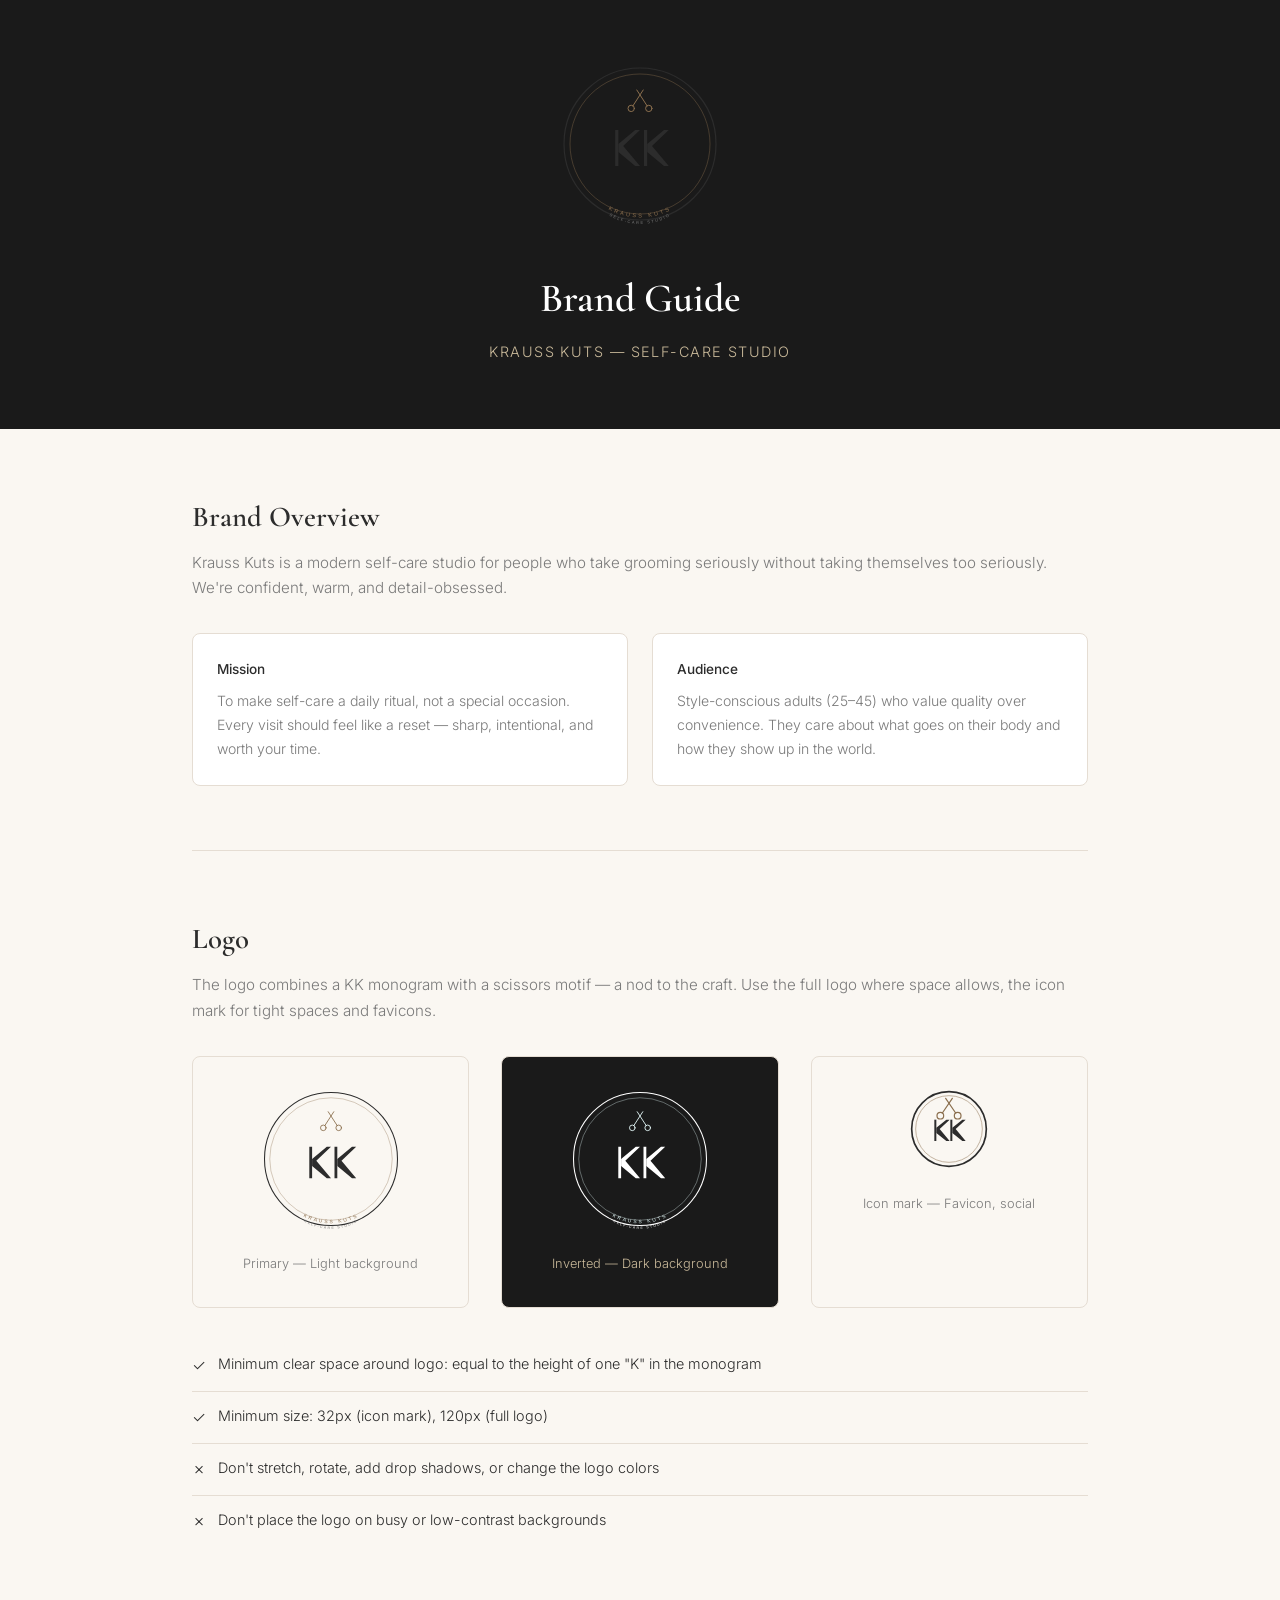
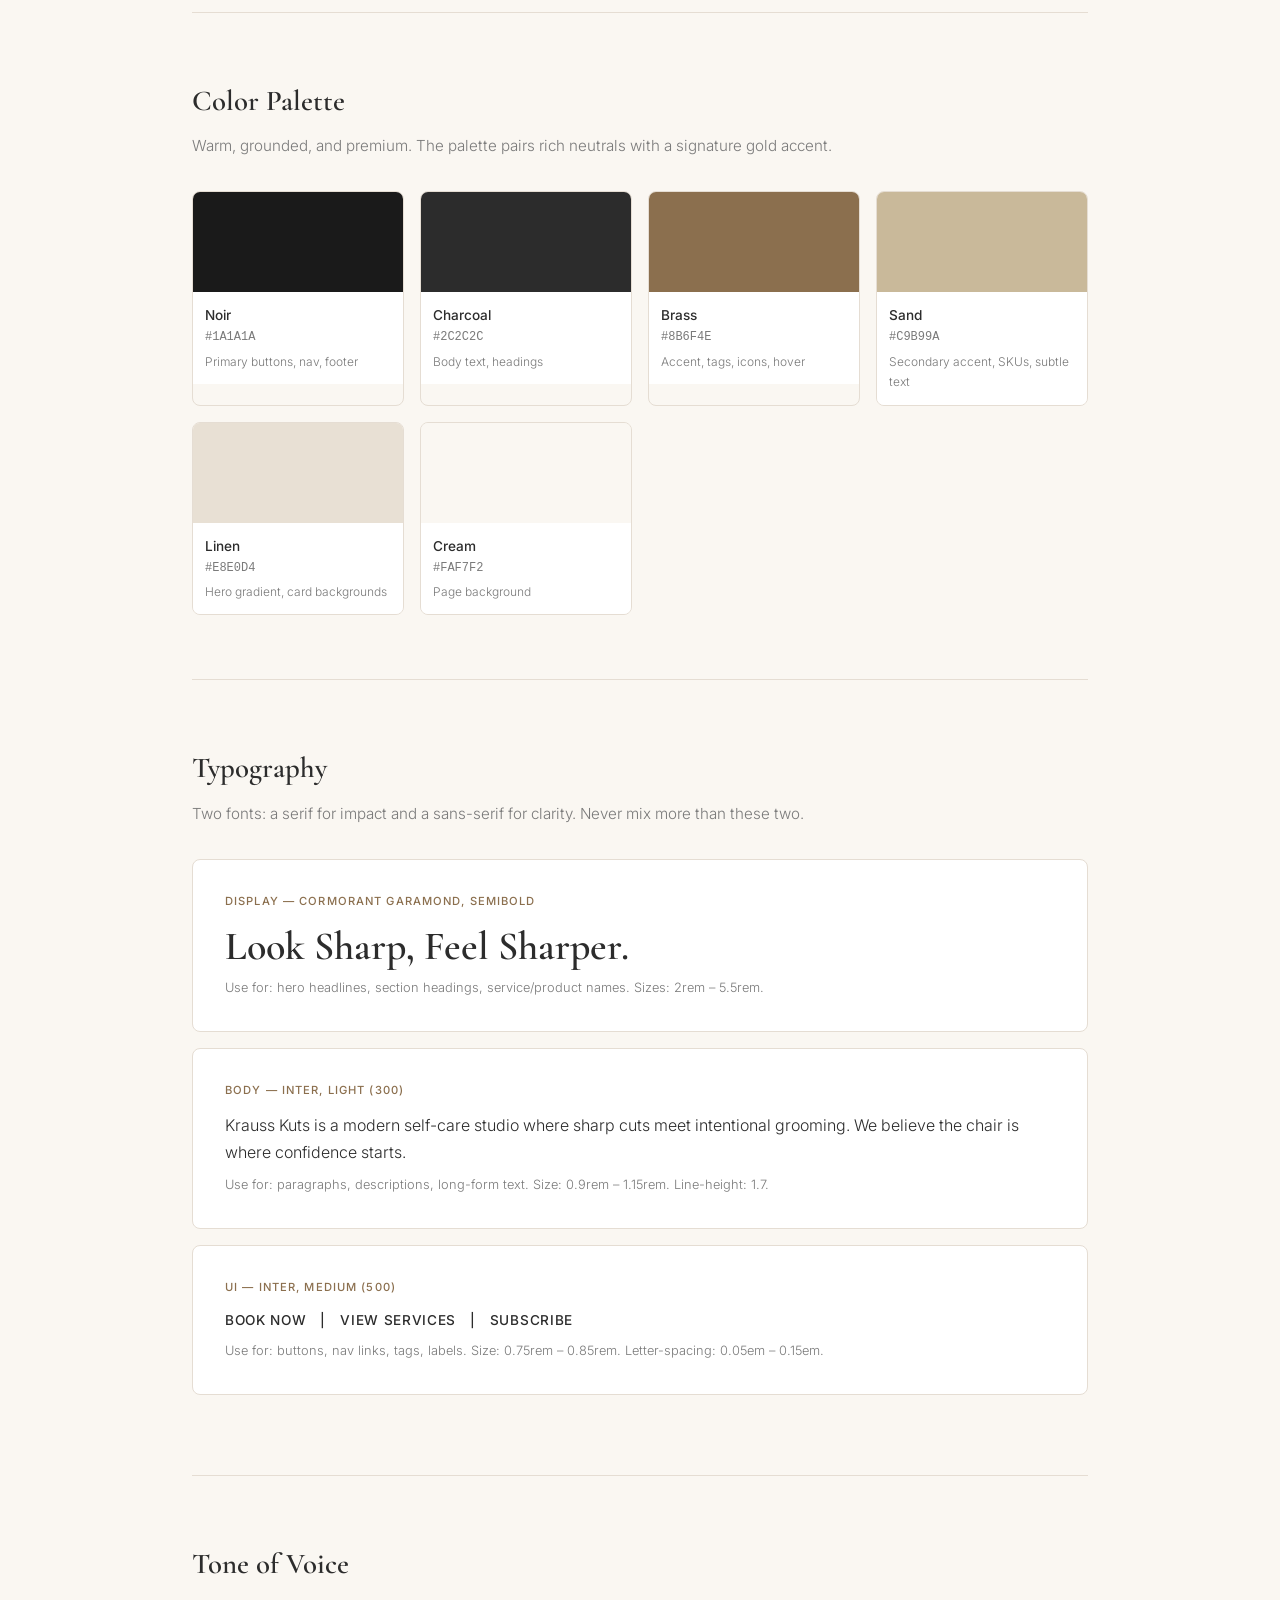
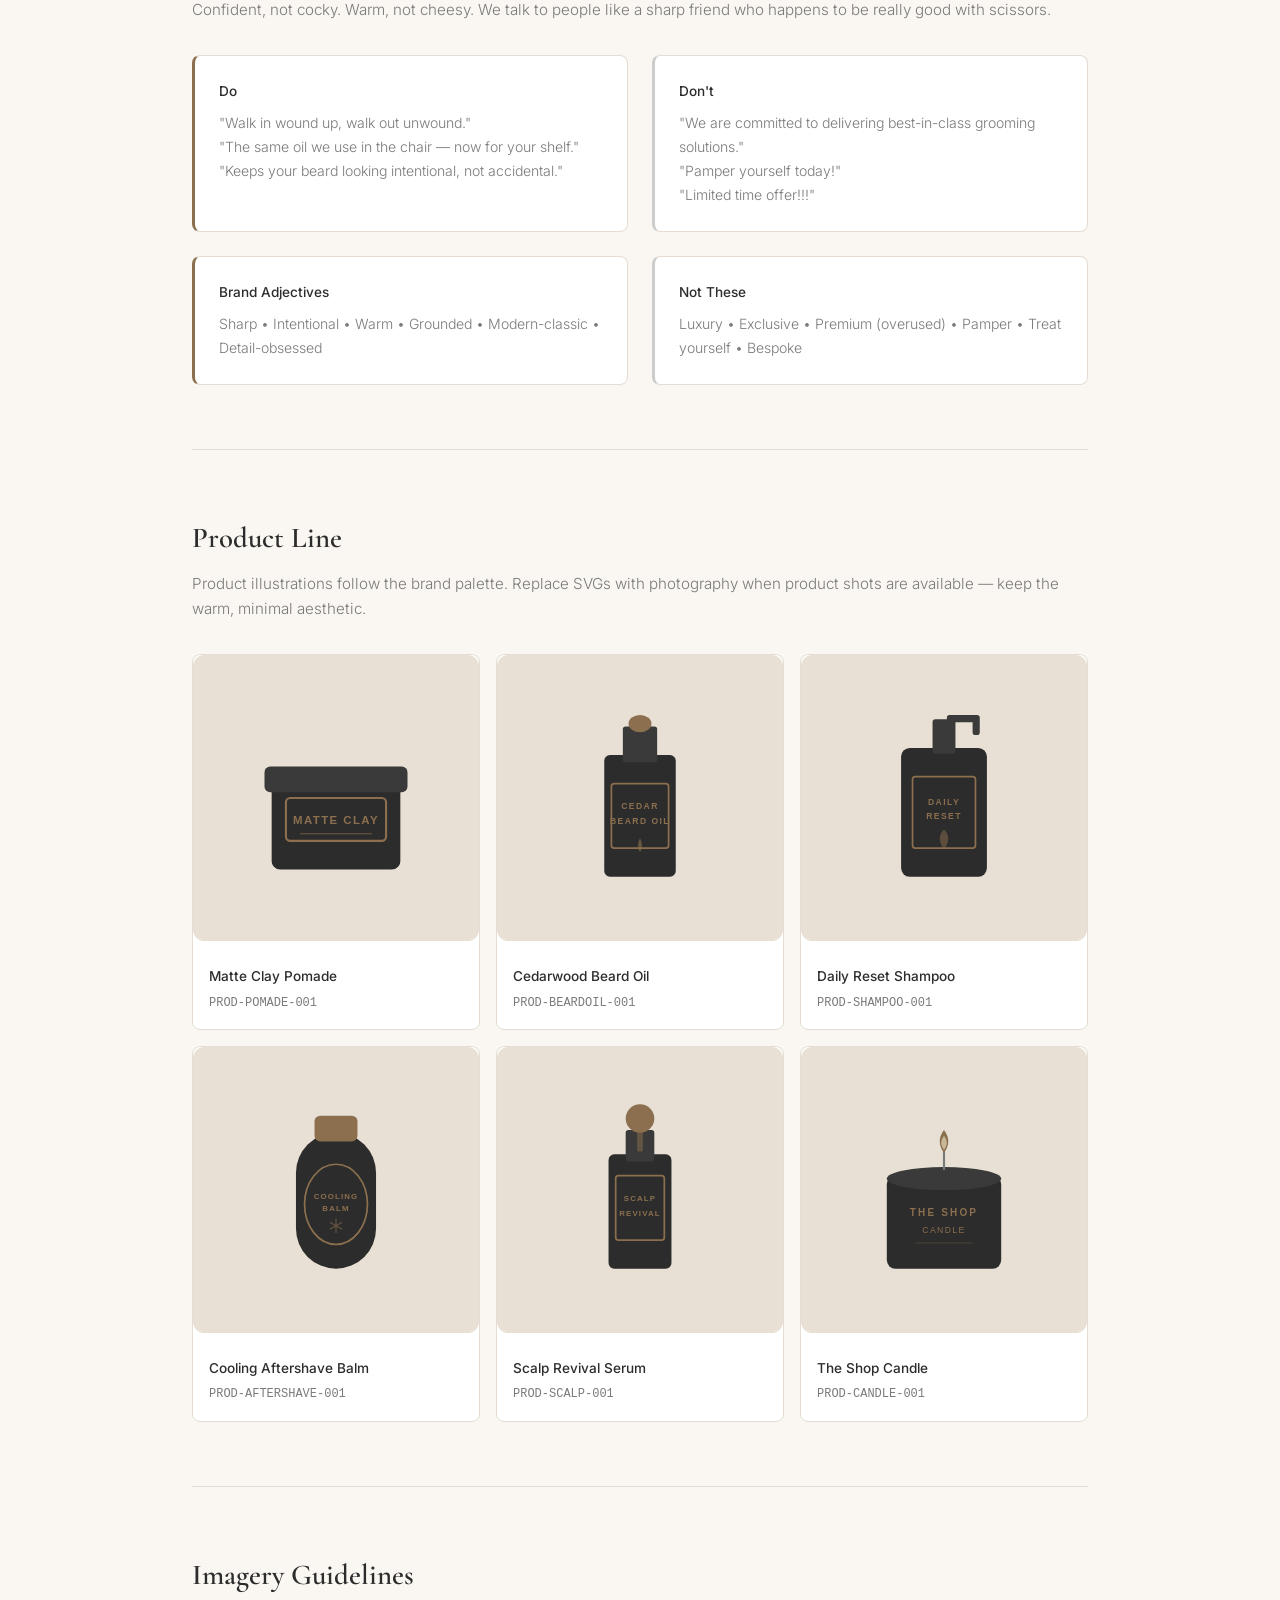
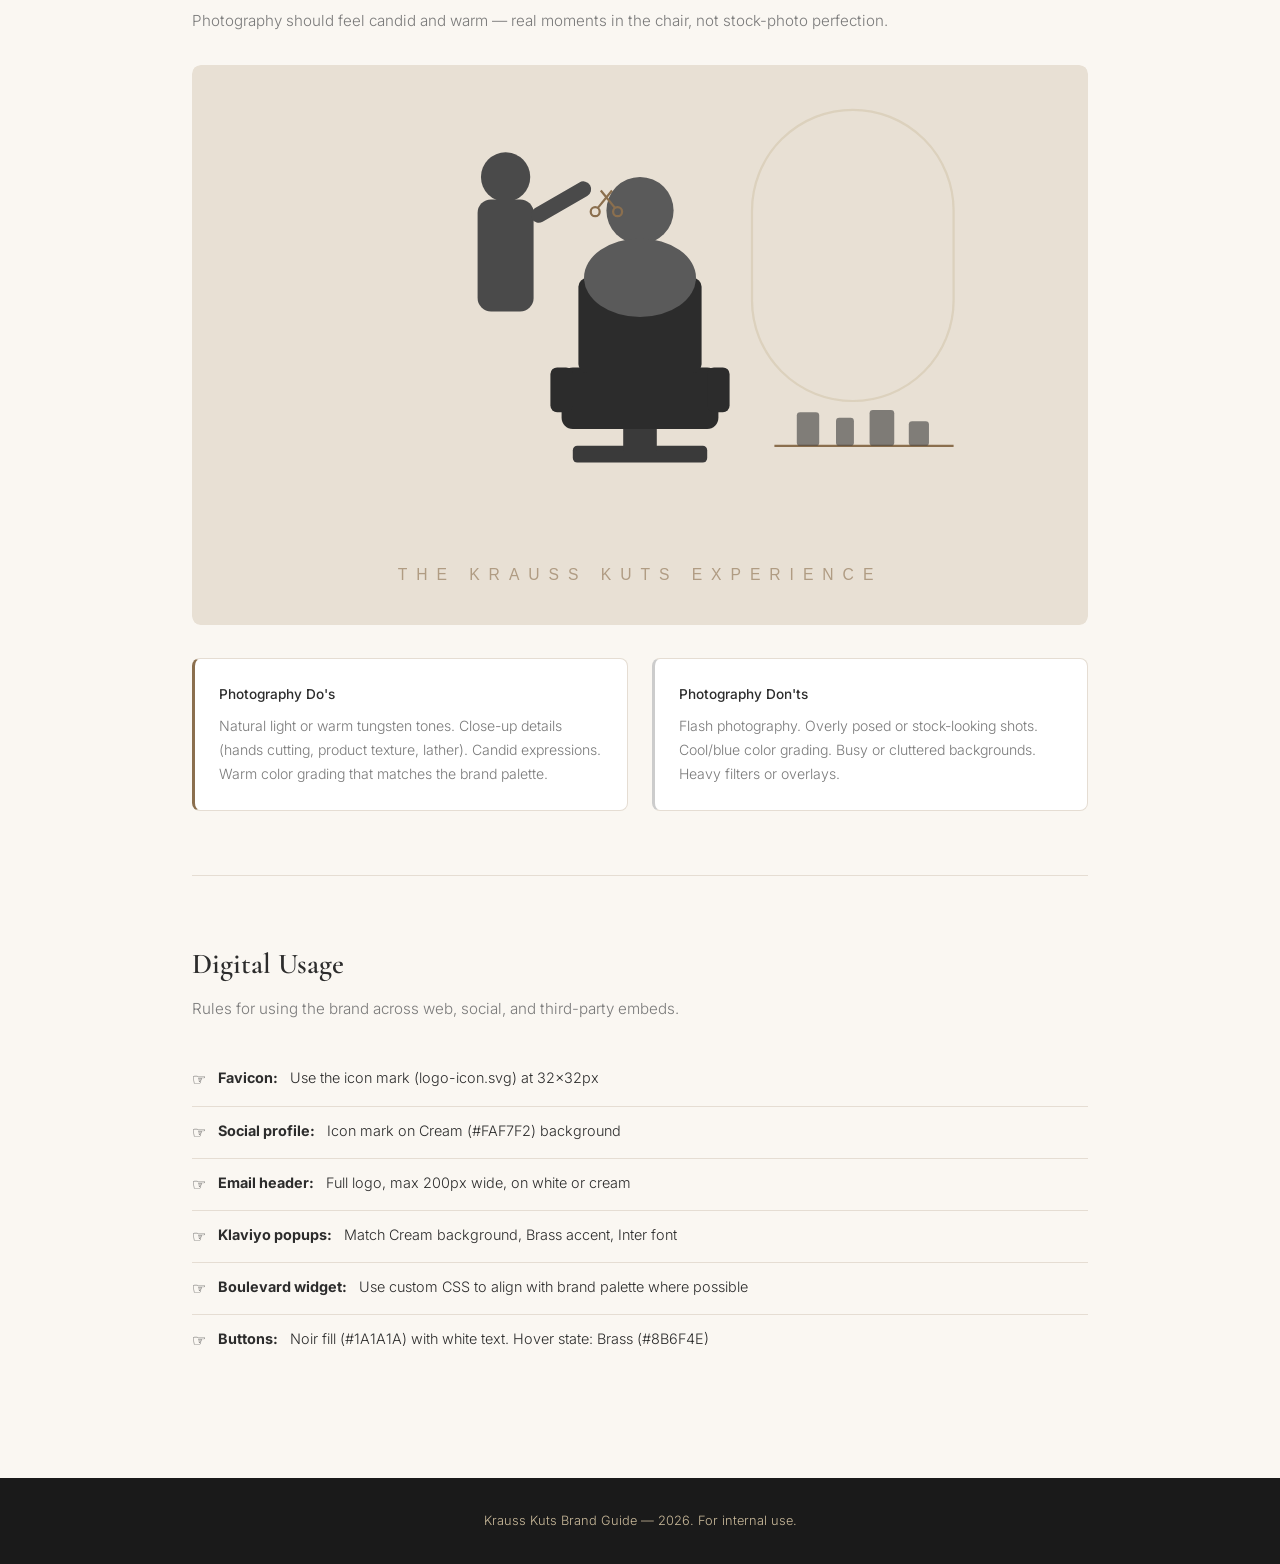
==== brand-guide.html @ 8427d25a "Add brand guide, SVG logo, product illustrations, and updated site - KK monogram logo with scissors " ====
<!DOCTYPE html>
<html lang="en">
<head>
  <meta charset="UTF-8">
  <meta name="viewport" content="width=device-width, initial-scale=1.0">
  <title>Krauss Kuts — Brand Guide</title>
  <link rel="preconnect" href="https://fonts.googleapis.com">
  <link rel="preconnect" href="https://fonts.gstatic.com" crossorigin>
  <link href="https://fonts.googleapis.com/css2?family=Cormorant+Garamond:ital,wght@0,400;0,600;1,400&family=Inter:wght@300;400;500;600&display=swap" rel="stylesheet">
  <style>
    *, *::before, *::after { margin: 0; padding: 0; box-sizing: border-box; }

    :root {
      --cream:    #FAF7F2;
      --sand:     #E8E0D4;
      --gold:     #8B6F4E;
      --gold-lt:  #C9B99A;
      --charcoal: #2C2C2C;
      --dark:     #1A1A1A;
      --muted:    #7A7A7A;
      --border:   #E5DDD3;
      --white:    #FFFFFF;
    }

    body {
      font-family: 'Inter', sans-serif;
      font-weight: 300;
      color: var(--charcoal);
      background: var(--cream);
      line-height: 1.7;
    }

    .container { max-width: 960px; margin: 0 auto; padding: 0 2rem; }

    /* Header */
    .bg-header {
      background: var(--dark);
      color: var(--white);
      padding: 4rem 0;
      text-align: center;
    }
    .bg-header img { width: 160px; margin: 0 auto 2rem; }
    .bg-header h1 {
      font-family: 'Cormorant Garamond', serif;
      font-weight: 600;
      font-size: 2.5rem;
      margin-bottom: 0.5rem;
    }
    .bg-header p { color: var(--gold-lt); font-size: 0.9rem; letter-spacing: 0.1em; }

    /* Sections */
    .section { padding: 4rem 0; border-bottom: 1px solid var(--border); }
    .section:last-child { border-bottom: none; }
    .section-title {
      font-family: 'Cormorant Garamond', serif;
      font-weight: 600;
      font-size: 1.8rem;
      margin-bottom: 0.5rem;
    }
    .section-intro { color: var(--muted); margin-bottom: 2rem; font-size: 0.95rem; }

    /* Logo section */
    .logo-grid {
      display: grid;
      grid-template-columns: 1fr 1fr 1fr;
      gap: 2rem;
      margin-bottom: 2rem;
    }
    .logo-card {
      border: 1px solid var(--border);
      border-radius: 8px;
      padding: 2rem;
      text-align: center;
    }
    .logo-card.dark { background: var(--dark); }
    .logo-card img { max-width: 140px; margin: 0 auto 1rem; }
    .logo-card p { font-size: 0.8rem; color: var(--muted); }
    .logo-card.dark p { color: var(--gold-lt); }

    /* Colors */
    .color-grid {
      display: grid;
      grid-template-columns: repeat(auto-fill, minmax(180px, 1fr));
      gap: 1rem;
    }
    .color-swatch {
      border-radius: 8px;
      overflow: hidden;
      border: 1px solid var(--border);
    }
    .color-swatch__block {
      height: 100px;
      display: flex;
      align-items: flex-end;
      padding: 0.75rem;
    }
    .color-swatch__info {
      padding: 0.75rem;
      background: var(--white);
    }
    .color-swatch__name { font-weight: 500; font-size: 0.85rem; }
    .color-swatch__hex { font-size: 0.75rem; color: var(--muted); font-family: monospace; }
    .color-swatch__use { font-size: 0.75rem; color: var(--muted); margin-top: 0.25rem; }

    /* Typography */
    .type-sample {
      border: 1px solid var(--border);
      border-radius: 8px;
      padding: 2rem;
      margin-bottom: 1rem;
      background: var(--white);
    }
    .type-sample__label {
      font-size: 0.7rem;
      font-weight: 500;
      letter-spacing: 0.1em;
      text-transform: uppercase;
      color: var(--gold);
      margin-bottom: 0.75rem;
    }
    .type-display {
      font-family: 'Cormorant Garamond', serif;
      font-weight: 600;
      font-size: 2.5rem;
      line-height: 1.15;
    }
    .type-body {
      font-family: 'Inter', sans-serif;
      font-weight: 300;
      font-size: 1rem;
      line-height: 1.7;
    }
    .type-ui {
      font-family: 'Inter', sans-serif;
      font-weight: 500;
      font-size: 0.85rem;
      letter-spacing: 0.05em;
    }
    .type-meta { font-size: 0.8rem; color: var(--muted); margin-top: 0.5rem; }

    /* Tone */
    .tone-grid {
      display: grid;
      grid-template-columns: 1fr 1fr;
      gap: 1.5rem;
    }
    .tone-card {
      border: 1px solid var(--border);
      border-radius: 8px;
      padding: 1.5rem;
      background: var(--white);
    }
    .tone-card h4 {
      font-weight: 500;
      font-size: 0.85rem;
      margin-bottom: 0.5rem;
    }
    .tone-card p { font-size: 0.88rem; color: var(--muted); }
    .tone-do { border-left: 3px solid var(--gold); }
    .tone-dont { border-left: 3px solid #ccc; }

    /* Products */
    .product-grid {
      display: grid;
      grid-template-columns: repeat(3, 1fr);
      gap: 1rem;
    }
    .product-card {
      border: 1px solid var(--border);
      border-radius: 8px;
      overflow: hidden;
      background: var(--white);
    }
    .product-card img { width: 100%; }
    .product-card__info { padding: 1rem; }
    .product-card__info h4 { font-size: 0.85rem; font-weight: 500; margin-bottom: 0.25rem; }
    .product-card__info p { font-size: 0.75rem; color: var(--muted); font-family: monospace; }

    /* Rules */
    .rules-list { list-style: none; }
    .rules-list li {
      padding: 0.75rem 0;
      border-bottom: 1px solid var(--border);
      font-size: 0.9rem;
      display: flex;
      gap: 0.75rem;
    }
    .rules-list li:last-child { border-bottom: none; }
    .rule-icon { flex-shrink: 0; font-size: 1rem; }

    @media (max-width: 768px) {
      .logo-grid { grid-template-columns: 1fr; }
      .tone-grid { grid-template-columns: 1fr; }
      .product-grid { grid-template-columns: 1fr 1fr; }
      .color-grid { grid-template-columns: 1fr 1fr; }
    }
  </style>
</head>
<body>

  <!-- Header -->
  <div class="bg-header">
    <div class="container">
      <img src="images/logo.svg" alt="Krauss Kuts logo">
      <h1>Brand Guide</h1>
      <p>KRAUSS KUTS &mdash; SELF-CARE STUDIO</p>
    </div>
  </div>

  <div class="container">

    <!-- 1. BRAND OVERVIEW -->
    <div class="section">
      <h2 class="section-title">Brand Overview</h2>
      <p class="section-intro">Krauss Kuts is a modern self-care studio for people who take grooming seriously without taking themselves too seriously. We're confident, warm, and detail-obsessed.</p>

      <div class="tone-grid">
        <div class="tone-card">
          <h4>Mission</h4>
          <p>To make self-care a daily ritual, not a special occasion. Every visit should feel like a reset — sharp, intentional, and worth your time.</p>
        </div>
        <div class="tone-card">
          <h4>Audience</h4>
          <p>Style-conscious adults (25–45) who value quality over convenience. They care about what goes on their body and how they show up in the world.</p>
        </div>
      </div>
    </div>

    <!-- 2. LOGO -->
    <div class="section">
      <h2 class="section-title">Logo</h2>
      <p class="section-intro">The logo combines a KK monogram with a scissors motif — a nod to the craft. Use the full logo where space allows, the icon mark for tight spaces and favicons.</p>

      <div class="logo-grid">
        <div class="logo-card">
          <img src="images/logo.svg" alt="Primary logo">
          <p>Primary — Light background</p>
        </div>
        <div class="logo-card dark">
          <img src="images/logo.svg" alt="Logo on dark" style="filter: invert(1) brightness(2);">
          <p>Inverted — Dark background</p>
        </div>
        <div class="logo-card">
          <img src="images/logo-icon.svg" alt="Icon mark" style="max-width: 80px;">
          <p>Icon mark — Favicon, social</p>
        </div>
      </div>

      <ul class="rules-list">
        <li><span class="rule-icon">&#10003;</span> Minimum clear space around logo: equal to the height of one "K" in the monogram</li>
        <li><span class="rule-icon">&#10003;</span> Minimum size: 32px (icon mark), 120px (full logo)</li>
        <li><span class="rule-icon">&#10007;</span> Don't stretch, rotate, add drop shadows, or change the logo colors</li>
        <li><span class="rule-icon">&#10007;</span> Don't place the logo on busy or low-contrast backgrounds</li>
      </ul>
    </div>

    <!-- 3. COLOR PALETTE -->
    <div class="section">
      <h2 class="section-title">Color Palette</h2>
      <p class="section-intro">Warm, grounded, and premium. The palette pairs rich neutrals with a signature gold accent.</p>

      <div class="color-grid">
        <div class="color-swatch">
          <div class="color-swatch__block" style="background: #1A1A1A;">
          </div>
          <div class="color-swatch__info">
            <div class="color-swatch__name">Noir</div>
            <div class="color-swatch__hex">#1A1A1A</div>
            <div class="color-swatch__use">Primary buttons, nav, footer</div>
          </div>
        </div>
        <div class="color-swatch">
          <div class="color-swatch__block" style="background: #2C2C2C;">
          </div>
          <div class="color-swatch__info">
            <div class="color-swatch__name">Charcoal</div>
            <div class="color-swatch__hex">#2C2C2C</div>
            <div class="color-swatch__use">Body text, headings</div>
          </div>
        </div>
        <div class="color-swatch">
          <div class="color-swatch__block" style="background: #8B6F4E;">
          </div>
          <div class="color-swatch__info">
            <div class="color-swatch__name">Brass</div>
            <div class="color-swatch__hex">#8B6F4E</div>
            <div class="color-swatch__use">Accent, tags, icons, hover</div>
          </div>
        </div>
        <div class="color-swatch">
          <div class="color-swatch__block" style="background: #C9B99A;">
          </div>
          <div class="color-swatch__info">
            <div class="color-swatch__name">Sand</div>
            <div class="color-swatch__hex">#C9B99A</div>
            <div class="color-swatch__use">Secondary accent, SKUs, subtle text</div>
          </div>
        </div>
        <div class="color-swatch">
          <div class="color-swatch__block" style="background: #E8E0D4;">
          </div>
          <div class="color-swatch__info">
            <div class="color-swatch__name">Linen</div>
            <div class="color-swatch__hex">#E8E0D4</div>
            <div class="color-swatch__use">Hero gradient, card backgrounds</div>
          </div>
        </div>
        <div class="color-swatch">
          <div class="color-swatch__block" style="background: #FAF7F2;">
          </div>
          <div class="color-swatch__info">
            <div class="color-swatch__name">Cream</div>
            <div class="color-swatch__hex">#FAF7F2</div>
            <div class="color-swatch__use">Page background</div>
          </div>
        </div>
      </div>
    </div>

    <!-- 4. TYPOGRAPHY -->
    <div class="section">
      <h2 class="section-title">Typography</h2>
      <p class="section-intro">Two fonts: a serif for impact and a sans-serif for clarity. Never mix more than these two.</p>

      <div class="type-sample">
        <div class="type-sample__label">Display — Cormorant Garamond, Semibold</div>
        <div class="type-display">Look Sharp, Feel Sharper.</div>
        <div class="type-meta">Use for: hero headlines, section headings, service/product names. Sizes: 2rem – 5.5rem.</div>
      </div>

      <div class="type-sample">
        <div class="type-sample__label">Body — Inter, Light (300)</div>
        <div class="type-body">Krauss Kuts is a modern self-care studio where sharp cuts meet intentional grooming. We believe the chair is where confidence starts.</div>
        <div class="type-meta">Use for: paragraphs, descriptions, long-form text. Size: 0.9rem – 1.15rem. Line-height: 1.7.</div>
      </div>

      <div class="type-sample">
        <div class="type-sample__label">UI — Inter, Medium (500)</div>
        <div class="type-ui">BOOK NOW &nbsp;&nbsp;|&nbsp;&nbsp; VIEW SERVICES &nbsp;&nbsp;|&nbsp;&nbsp; SUBSCRIBE</div>
        <div class="type-meta">Use for: buttons, nav links, tags, labels. Size: 0.75rem – 0.85rem. Letter-spacing: 0.05em – 0.15em.</div>
      </div>
    </div>

    <!-- 5. TONE OF VOICE -->
    <div class="section">
      <h2 class="section-title">Tone of Voice</h2>
      <p class="section-intro">Confident, not cocky. Warm, not cheesy. We talk to people like a sharp friend who happens to be really good with scissors.</p>

      <div class="tone-grid">
        <div class="tone-card tone-do">
          <h4>Do</h4>
          <p>"Walk in wound up, walk out unwound."<br>"The same oil we use in the chair — now for your shelf."<br>"Keeps your beard looking intentional, not accidental."</p>
        </div>
        <div class="tone-card tone-dont">
          <h4>Don't</h4>
          <p>"We are committed to delivering best-in-class grooming solutions."<br>"Pamper yourself today!"<br>"Limited time offer!!!"</p>
        </div>
        <div class="tone-card tone-do">
          <h4>Brand Adjectives</h4>
          <p>Sharp &bull; Intentional &bull; Warm &bull; Grounded &bull; Modern-classic &bull; Detail-obsessed</p>
        </div>
        <div class="tone-card tone-dont">
          <h4>Not These</h4>
          <p>Luxury &bull; Exclusive &bull; Premium (overused) &bull; Pamper &bull; Treat yourself &bull; Bespoke</p>
        </div>
      </div>
    </div>

    <!-- 6. PRODUCT VISUALS -->
    <div class="section">
      <h2 class="section-title">Product Line</h2>
      <p class="section-intro">Product illustrations follow the brand palette. Replace SVGs with photography when product shots are available — keep the warm, minimal aesthetic.</p>

      <div class="product-grid">
        <div class="product-card">
          <img src="images/product-pomade.svg" alt="Matte Clay Pomade">
          <div class="product-card__info">
            <h4>Matte Clay Pomade</h4>
            <p>PROD-POMADE-001</p>
          </div>
        </div>
        <div class="product-card">
          <img src="images/product-beardoil.svg" alt="Cedarwood Beard Oil">
          <div class="product-card__info">
            <h4>Cedarwood Beard Oil</h4>
            <p>PROD-BEARDOIL-001</p>
          </div>
        </div>
        <div class="product-card">
          <img src="images/product-shampoo.svg" alt="Daily Reset Shampoo">
          <div class="product-card__info">
            <h4>Daily Reset Shampoo</h4>
            <p>PROD-SHAMPOO-001</p>
          </div>
        </div>
        <div class="product-card">
          <img src="images/product-aftershave.svg" alt="Cooling Aftershave Balm">
          <div class="product-card__info">
            <h4>Cooling Aftershave Balm</h4>
            <p>PROD-AFTERSHAVE-001</p>
          </div>
        </div>
        <div class="product-card">
          <img src="images/product-scalp.svg" alt="Scalp Revival Serum">
          <div class="product-card__info">
            <h4>Scalp Revival Serum</h4>
            <p>PROD-SCALP-001</p>
          </div>
        </div>
        <div class="product-card">
          <img src="images/product-candle.svg" alt="The Shop Candle">
          <div class="product-card__info">
            <h4>The Shop Candle</h4>
            <p>PROD-CANDLE-001</p>
          </div>
        </div>
      </div>
    </div>

    <!-- 7. IMAGERY -->
    <div class="section">
      <h2 class="section-title">Imagery Guidelines</h2>
      <p class="section-intro">Photography should feel candid and warm — real moments in the chair, not stock-photo perfection.</p>

      <img src="images/hero-action.svg" alt="Krauss Kuts experience" style="width:100%; border-radius: 8px; margin-bottom: 1.5rem;">

      <div class="tone-grid">
        <div class="tone-card tone-do">
          <h4>Photography Do's</h4>
          <p>Natural light or warm tungsten tones. Close-up details (hands cutting, product texture, lather). Candid expressions. Warm color grading that matches the brand palette.</p>
        </div>
        <div class="tone-card tone-dont">
          <h4>Photography Don'ts</h4>
          <p>Flash photography. Overly posed or stock-looking shots. Cool/blue color grading. Busy or cluttered backgrounds. Heavy filters or overlays.</p>
        </div>
      </div>
    </div>

    <!-- 8. DIGITAL USAGE -->
    <div class="section">
      <h2 class="section-title">Digital Usage</h2>
      <p class="section-intro">Rules for using the brand across web, social, and third-party embeds.</p>

      <ul class="rules-list">
        <li><span class="rule-icon">&#9758;</span> <strong>Favicon:</strong> Use the icon mark (logo-icon.svg) at 32x32px</li>
        <li><span class="rule-icon">&#9758;</span> <strong>Social profile:</strong> Icon mark on Cream (#FAF7F2) background</li>
        <li><span class="rule-icon">&#9758;</span> <strong>Email header:</strong> Full logo, max 200px wide, on white or cream</li>
        <li><span class="rule-icon">&#9758;</span> <strong>Klaviyo popups:</strong> Match Cream background, Brass accent, Inter font</li>
        <li><span class="rule-icon">&#9758;</span> <strong>Boulevard widget:</strong> Use custom CSS to align with brand palette where possible</li>
        <li><span class="rule-icon">&#9758;</span> <strong>Buttons:</strong> Noir fill (#1A1A1A) with white text. Hover state: Brass (#8B6F4E)</li>
      </ul>
    </div>

  </div>

  <!-- Footer -->
  <div style="background: var(--dark); color: var(--gold-lt); text-align: center; padding: 2rem; margin-top: 3rem; font-size: 0.8rem;">
    Krauss Kuts Brand Guide &mdash; 2026. For internal use.
  </div>

</body>
</html>
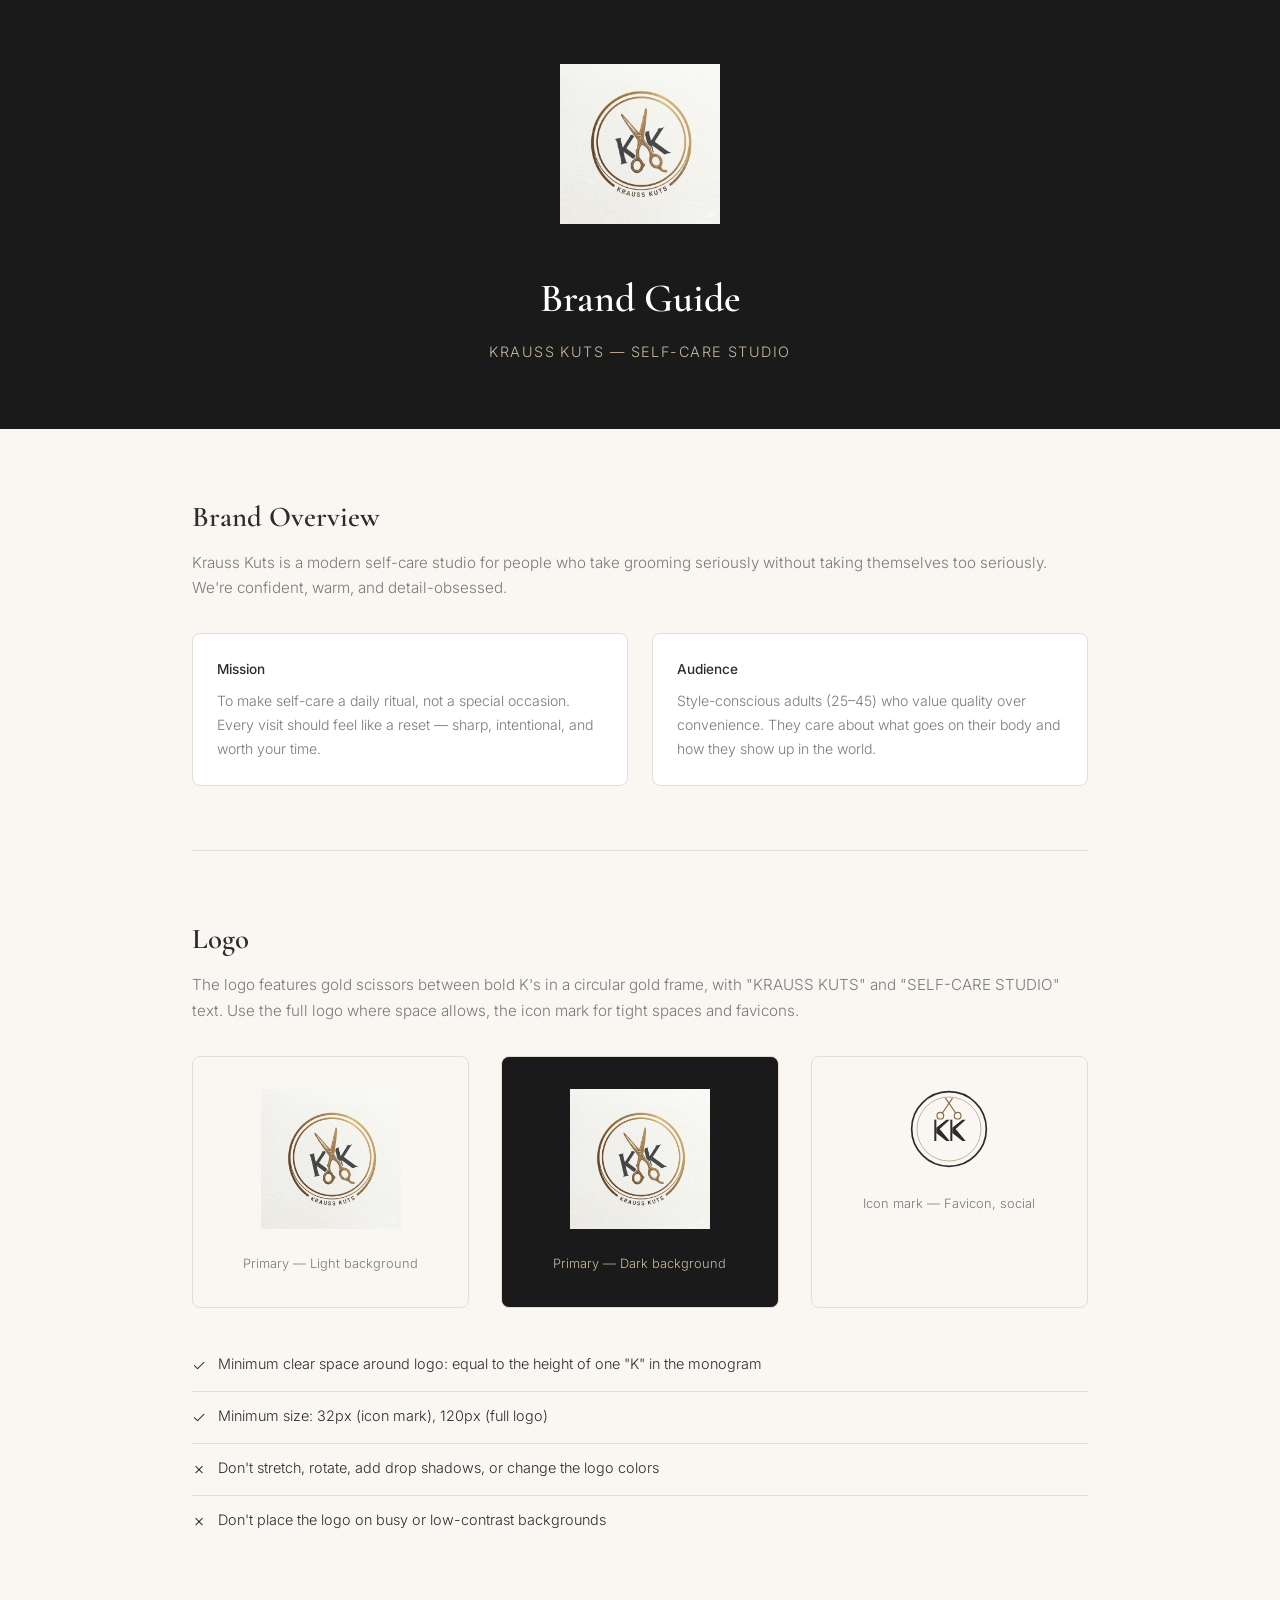
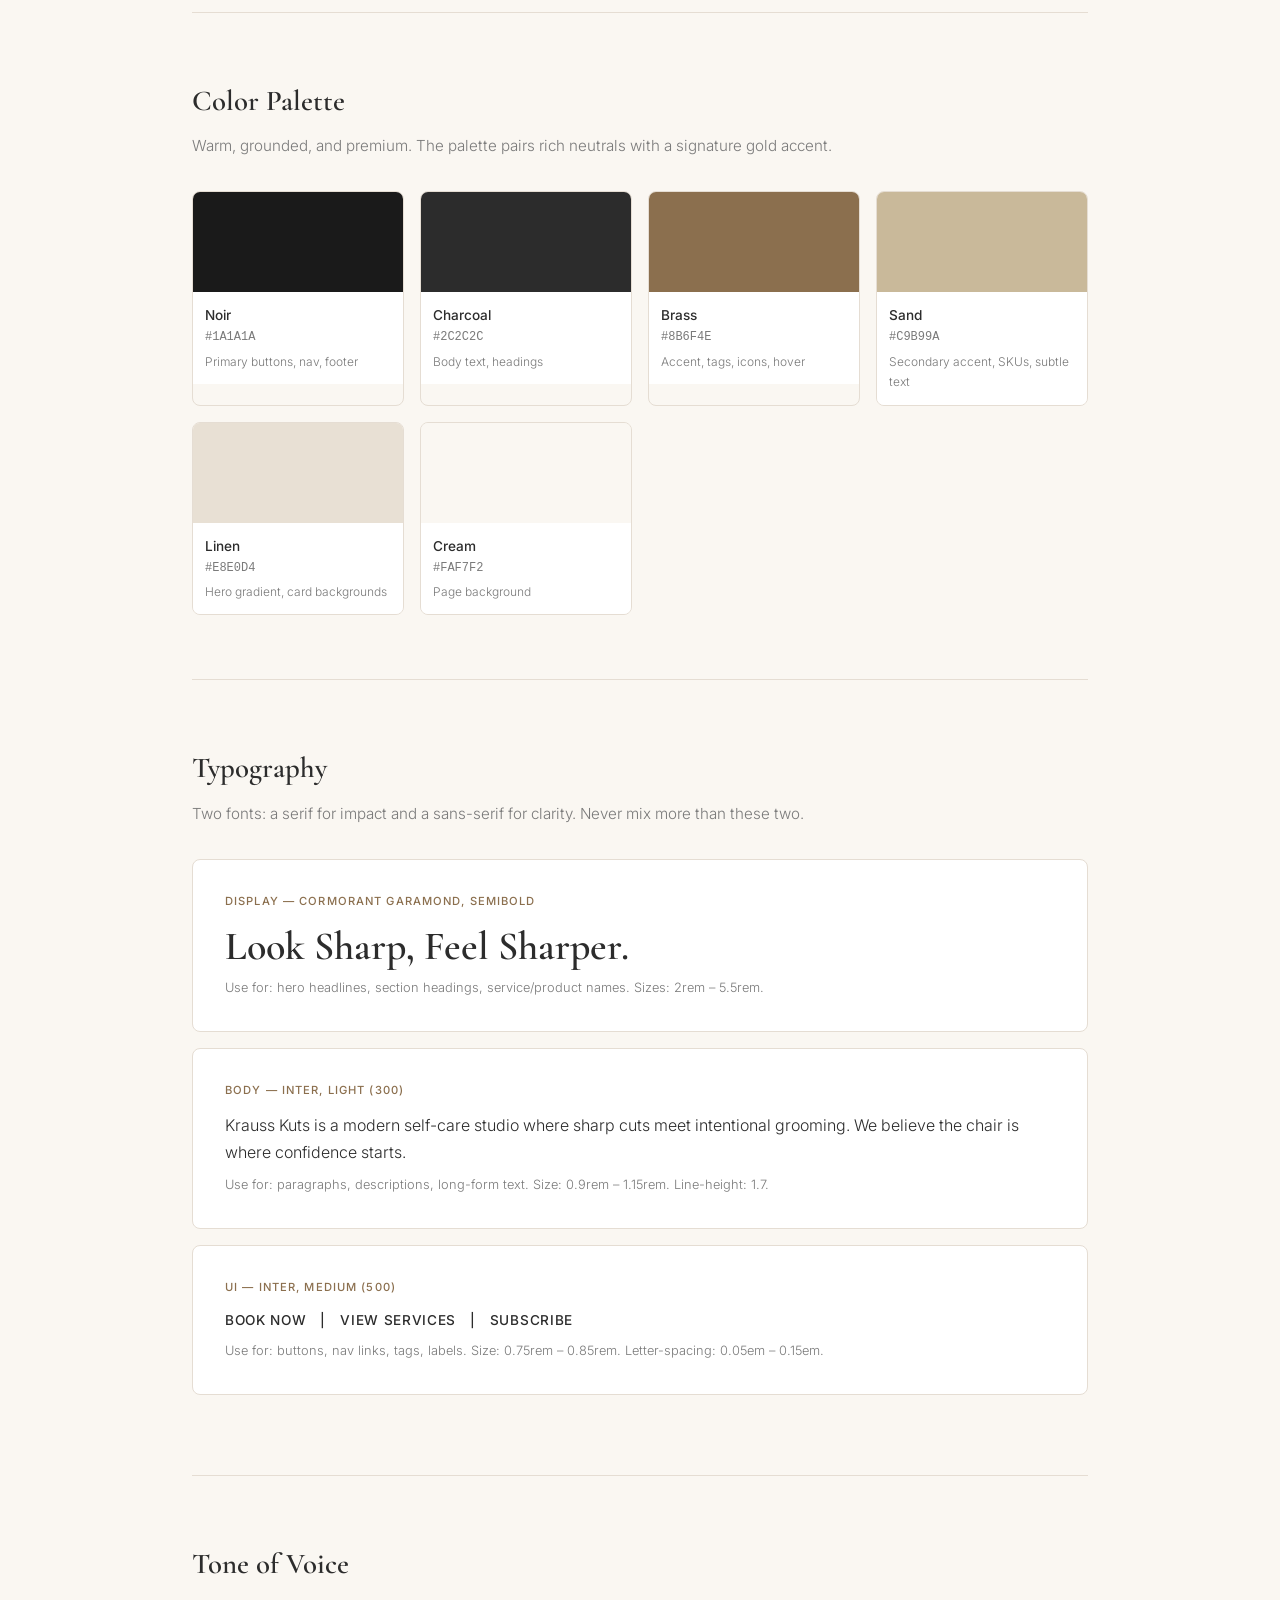
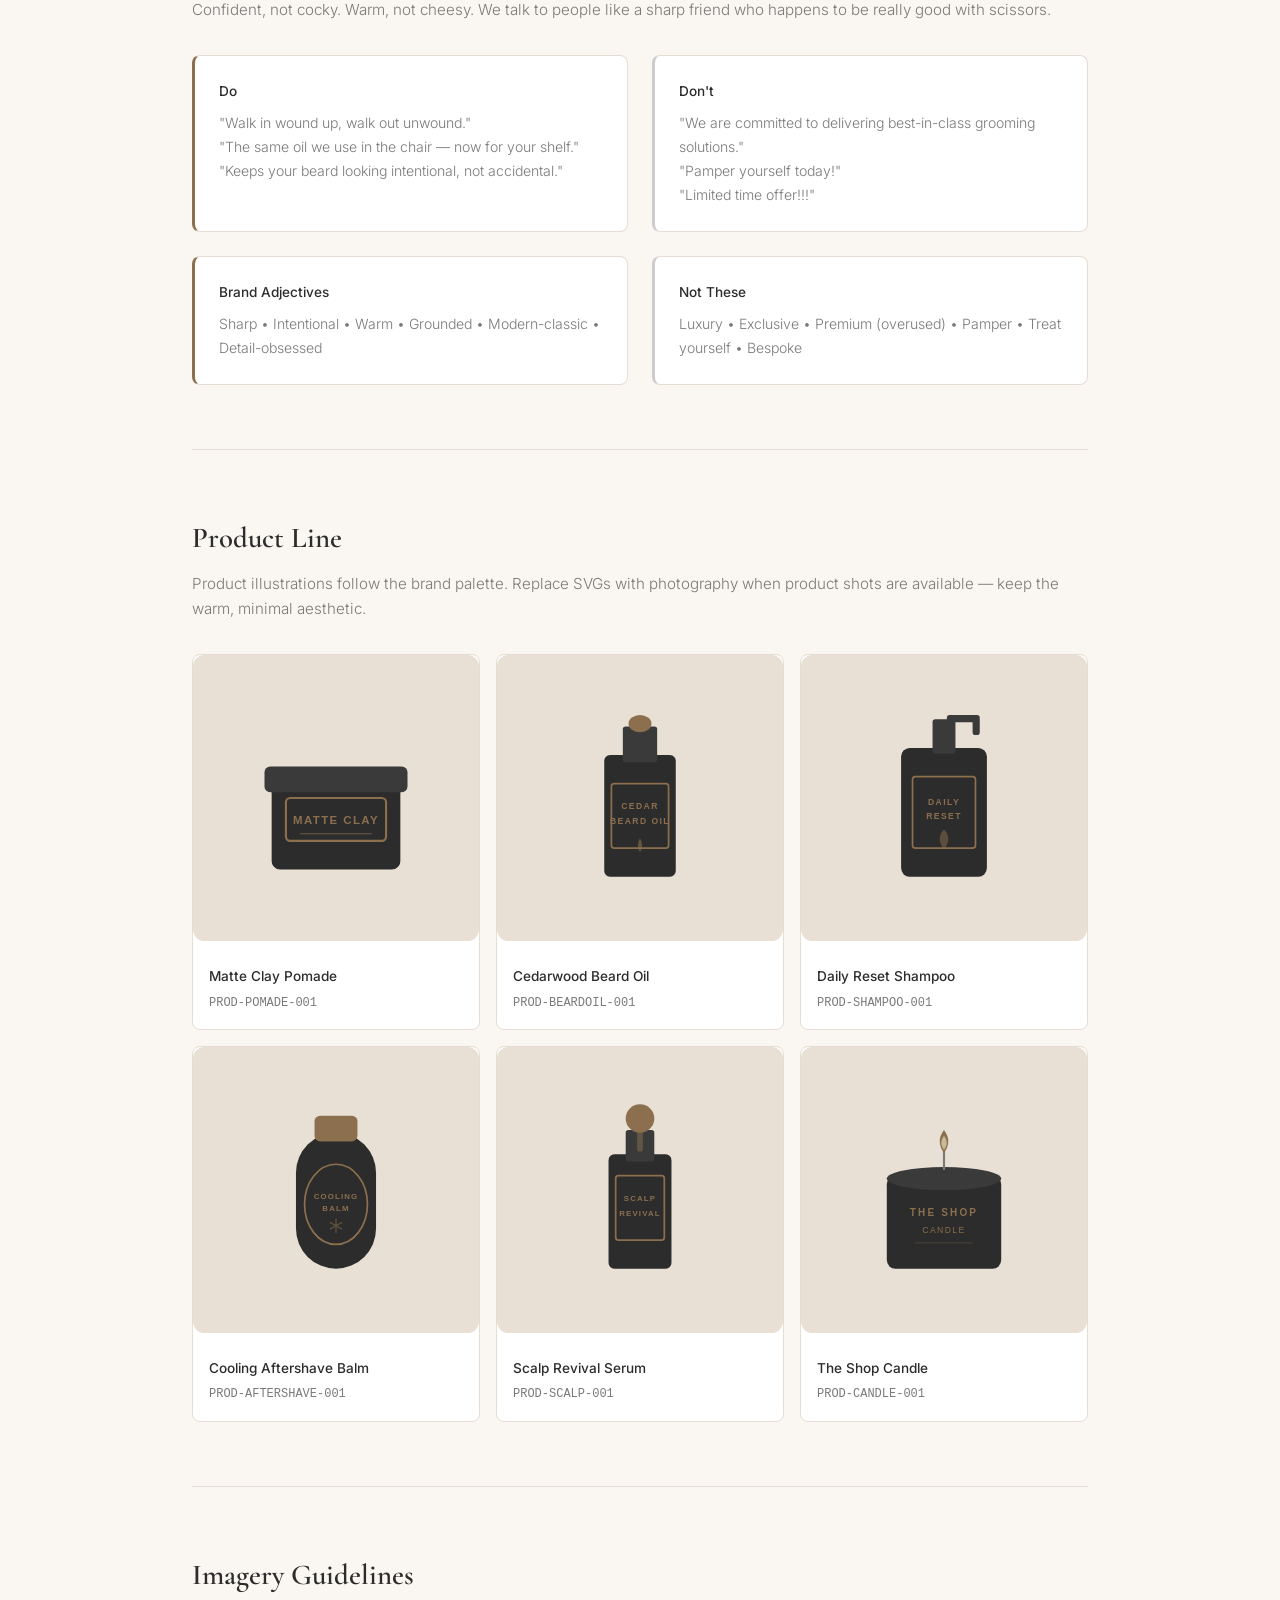
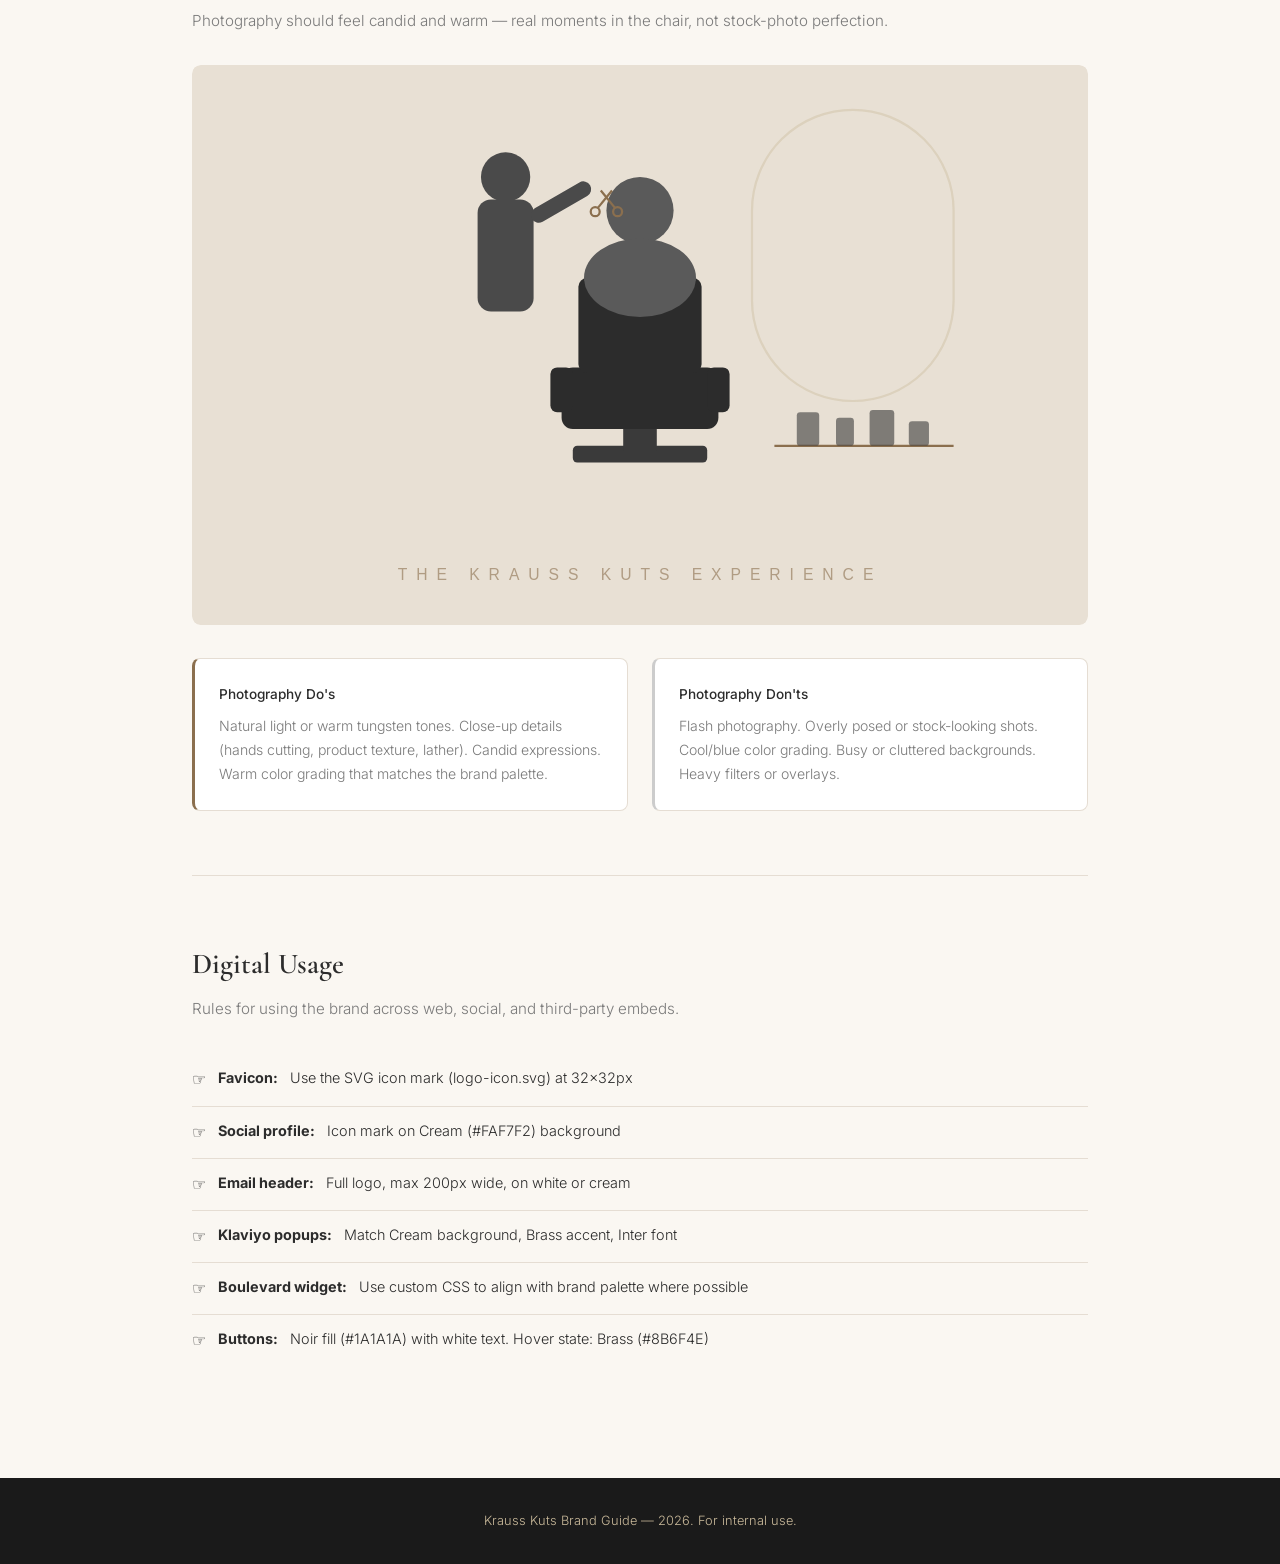
==== commit 32d3cca9: "Add Gemini-generated brand logo and update all references Replaces SVG logo with new krauss-kuts-bra" ====
--- a/brand-guide.html
+++ b/brand-guide.html
@@ -201,7 +201,7 @@
   <!-- Header -->
   <div class="bg-header">
     <div class="container">
-      <img src="images/logo.svg" alt="Krauss Kuts logo">
+      <img src="images/krauss-kuts-brand-logo.png" alt="Krauss Kuts logo">
       <h1>Brand Guide</h1>
       <p>KRAUSS KUTS &mdash; SELF-CARE STUDIO</p>
     </div>
@@ -229,16 +229,16 @@
     <!-- 2. LOGO -->
     <div class="section">
       <h2 class="section-title">Logo</h2>
-      <p class="section-intro">The logo combines a KK monogram with a scissors motif — a nod to the craft. Use the full logo where space allows, the icon mark for tight spaces and favicons.</p>
+      <p class="section-intro">The logo features gold scissors between bold K's in a circular gold frame, with "KRAUSS KUTS" and "SELF-CARE STUDIO" text. Use the full logo where space allows, the icon mark for tight spaces and favicons.</p>
 
       <div class="logo-grid">
         <div class="logo-card">
-          <img src="images/logo.svg" alt="Primary logo">
+          <img src="images/krauss-kuts-brand-logo.png" alt="Primary logo">
           <p>Primary — Light background</p>
         </div>
         <div class="logo-card dark">
-          <img src="images/logo.svg" alt="Logo on dark" style="filter: invert(1) brightness(2);">
-          <p>Inverted — Dark background</p>
+          <img src="images/krauss-kuts-brand-logo.png" alt="Logo on dark">
+          <p>Primary — Dark background</p>
         </div>
         <div class="logo-card">
           <img src="images/logo-icon.svg" alt="Icon mark" style="max-width: 80px;">
@@ -442,7 +442,7 @@
       <p class="section-intro">Rules for using the brand across web, social, and third-party embeds.</p>
 
       <ul class="rules-list">
-        <li><span class="rule-icon">&#9758;</span> <strong>Favicon:</strong> Use the icon mark (logo-icon.svg) at 32x32px</li>
+        <li><span class="rule-icon">&#9758;</span> <strong>Favicon:</strong> Use the SVG icon mark (logo-icon.svg) at 32x32px</li>
         <li><span class="rule-icon">&#9758;</span> <strong>Social profile:</strong> Icon mark on Cream (#FAF7F2) background</li>
         <li><span class="rule-icon">&#9758;</span> <strong>Email header:</strong> Full logo, max 200px wide, on white or cream</li>
         <li><span class="rule-icon">&#9758;</span> <strong>Klaviyo popups:</strong> Match Cream background, Brass accent, Inter font</li>
